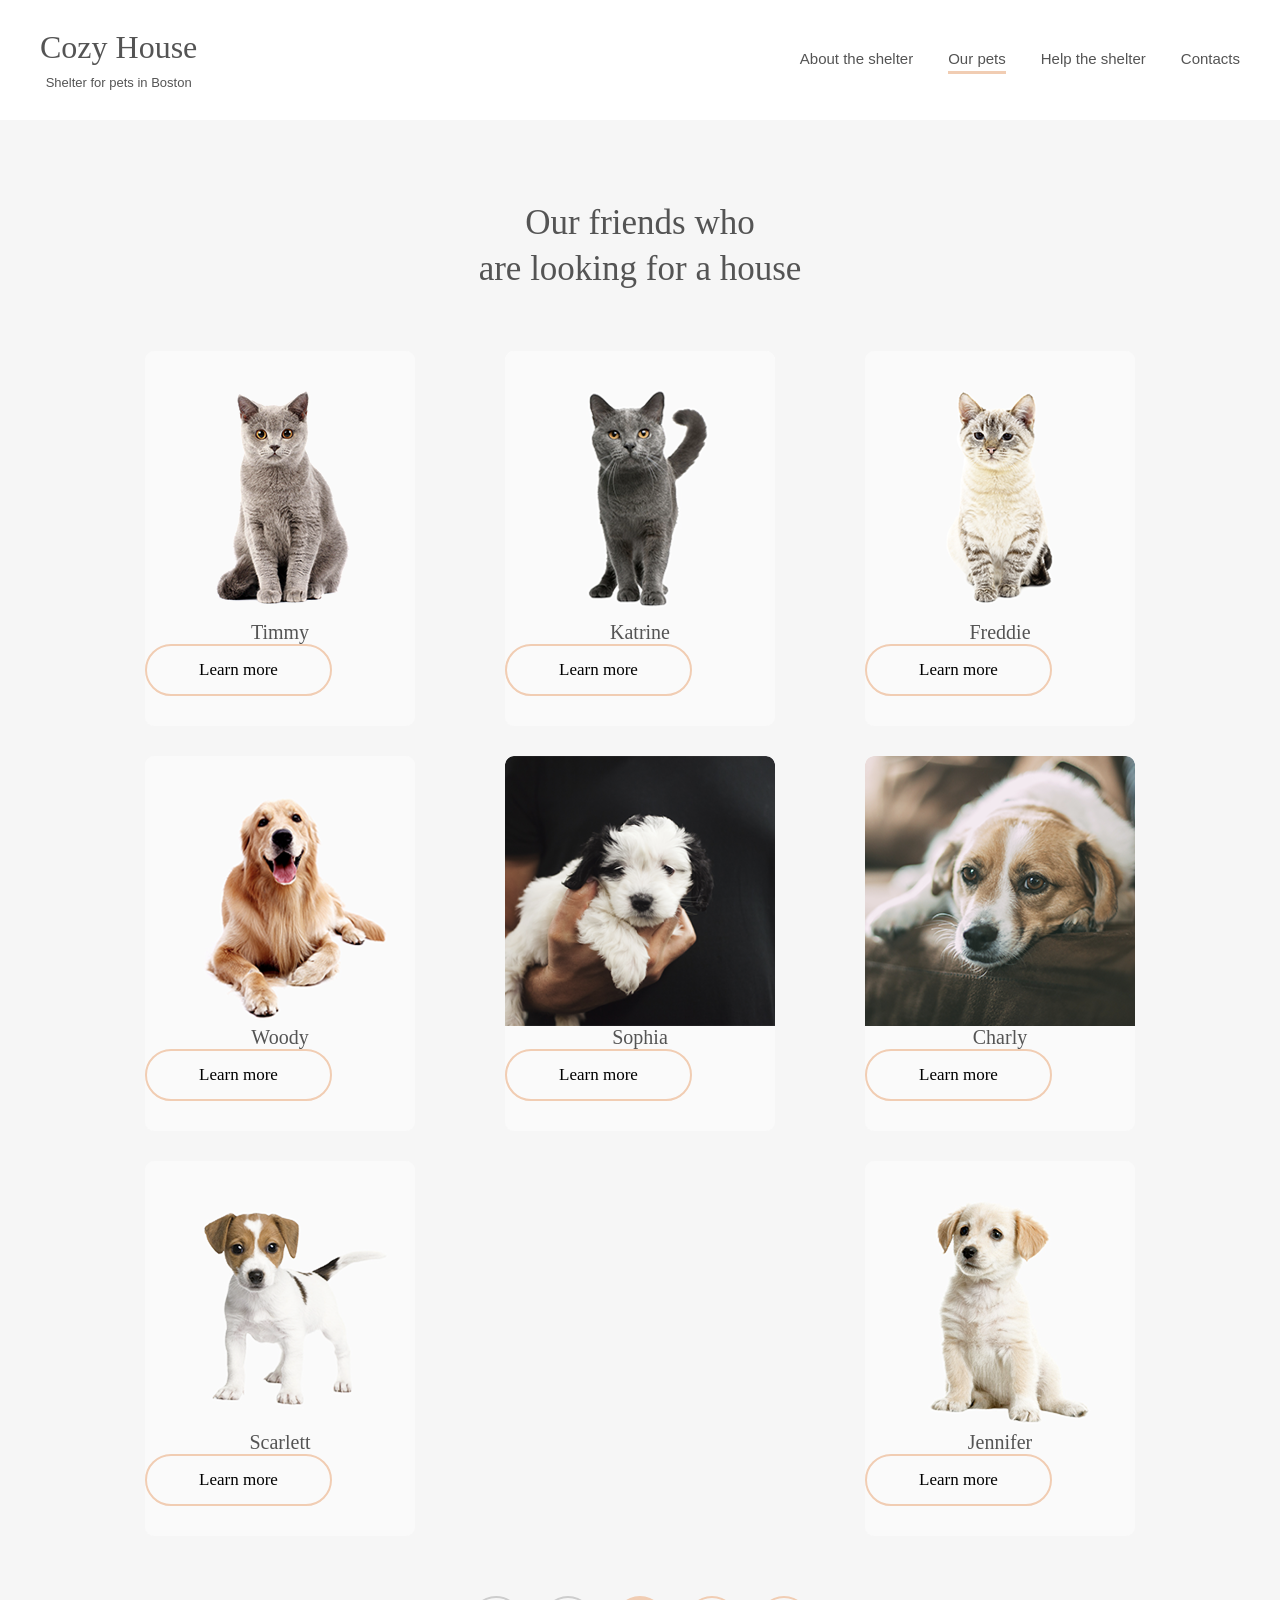
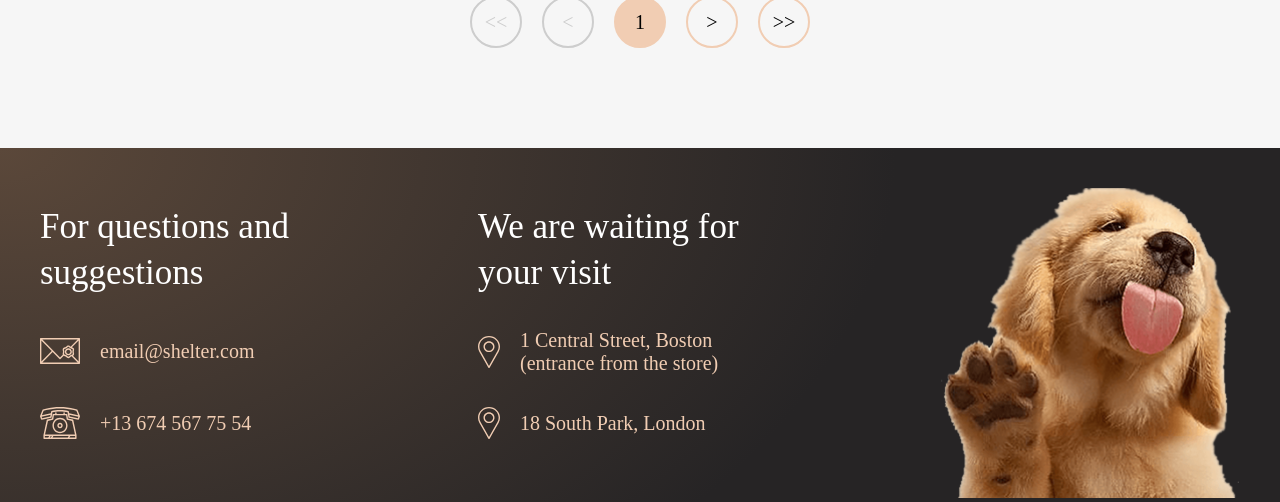
==== shelter/pets/index.html @ 79da4069 "feat: no scroll added on opened menu" ====
<!DOCTYPE html>
<html lang="en">

<head>
    <meta charset="UTF-8">
    <meta name="viewport" content="width=device-width, initial-scale=1.0">
    <title>Pets | Shelter (Pavel Halanin)</title>
    <meta name="description" content="Shelter (Pavel Halanin)">
    <meta name="keywords" content="Shelter (Pavel Halanin)">

    <!-- < < < < < < < < FAVICON -->

    <!-- OG -->
    <meta property="og:site_name" content="Shelter (Pavel Halanin)">
    <meta property="og:type" content="website">
    <meta property="og:url" content="/RSSchool_2026Q2_Stage0.5__shelter/shelter/">
    <meta property="og:image" content="./../assets/favicon/favicon_256.jpg">
    <meta property="og:title" content="Shelter (Pavel Halanin)">
    <meta property="og:description" content="Shelter (Pavel Halanin)">

    <!-- Twitter -->
    <meta property="twitter:card" content="summary">
    <meta property="twitter:image" content="./../assets/favicon/favicon_256.jpg">
    <meta property="twitter:title" content="Shelter (Pavel Halanin)">
    <meta property="twitter:description" content="Shelter (Pavel Halanin)">

    <!-- Facebook -->
    <link rel="image_src" href="./../assets/favicon/favicon_256.jpg">

    <!-- Apple -->
    <link rel="apple-touch-icon" sizes="57x57" href="./../assets/favicon/favicon_57.png">
    <link rel="apple-touch-icon" sizes="60x60" href="./../assets/favicon/favicon_60.png">
    <link rel="apple-touch-icon" sizes="72x72" href="./../assets/favicon/favicon_72.png">
    <link rel="apple-touch-icon" sizes="76x76" href="./../assets/favicon/favicon_76.png">
    <link rel="apple-touch-icon" sizes="114x114" href="./../assets/favicon/favicon_114.png">
    <link rel="apple-touch-icon" sizes="120x120" href="./../assets/favicon/favicon_120.png">
    <link rel="apple-touch-icon" sizes="144x144" href="./../assets/favicon/favicon_144.png">
    <link rel="apple-touch-icon" sizes="152x152" href="./../assets/favicon/favicon_152.png">
    <link rel="apple-touch-icon" sizes="180x180" href="./../assets/favicon/favicon_180.png">

    <meta name="apple-mobile-web-app-title" content="Shelter (Pavel Halanin)">

    <link rel="apple-touch-icon-precomposed" href="./../assets/favicon/favicon_152.png" sizes="152x152">
    <link rel="apple-touch-icon-precomposed" href="./../assets/favicon/favicon_120.png" sizes="120x120">
    <link rel="apple-touch-icon-precomposed" href="./../assets/favicon/favicon_76.png" sizes="76x76">
    <link rel="apple-touch-icon-precomposed" href="./../assets/favicon/favicon_57.png">

    <!-- Safari -->
    <link rel="mask-icon" href="./../assets/favicon/favicon.svg" color="#5bbad5">

    <!--favicon-->

    <link rel="icon" type="image/png" sizes="192x192" href="./../assets/favicon/favicon_192.png">
    <link rel="icon" type="image/png" sizes="96x96" href="./../assets/favicon/favicon_96.png">
    <link rel="icon" type="image/png" sizes="32x32" href="./../assets/favicon/favicon_32.png">
    <link rel="icon" type="image/png" sizes="16x16" href="./../assets/favicon/favicon_16.png">
    <link rel="icon" type="image/svg+xml" href="./../assets/favicon/favicon.svg">
    <link rel="shortcut icon" type="image/vnd.microsoft.icon" href="./../assets/favicon/favicon.svg">
    <meta name="application-name" content="Shelter (Pavel Halanin)">
    <link rel="icon" type="image/x-icon" href="./../assets/favicon/favicon.ico">

    <!-- PWA -->
    <link rel="manifest" href="./../assets/favicon/manifest.webmanifest">
    <meta name="theme-color" content="#f8f9fa">

    <!-- Microsoft -->
    <meta name="msapplication-config" content="./../assets/favicon/ieconfig.xml">
    <meta name="msapplication-TileColor" content="#2d89ef">
    <meta name="msapplication-TileImage" content="./../assets/favicon/favicon_144.png">

    <!-- FAVICON > > > > > > > > -->

    <link rel="stylesheet" href="./../css/global.css?nocache=2026-06-21_01-40">
    <link rel="stylesheet" href="./../css/colors.css?nocache=2026-06-21_01-40">
    <link rel="stylesheet" href="./../css/assets.css?nocache=2026-06-29_02-30">

    <link rel="stylesheet" href="./../css/media/0320px/1__header.css?nocache=2026-06-29-02-50">
    <link rel="stylesheet" href="./../css/media/0768px/1__header.css?nocache=2026-06-29-02-50">
    <link rel="stylesheet" href="./../css/media/1280px/1__header.css?nocache=2026-06-29-02-50">

    <link rel="stylesheet" href="./../css/media/0320px/7__footer.css?nocache=2026-06-21_01-40">
    <link rel="stylesheet" href="./../css/media/0768px/7__footer.css?nocache=2026-06-21_01-40">
    <link rel="stylesheet" href="./../css/media/1280px/7__footer.css?nocache=2026-06-21_01-40">

    <link rel="stylesheet" href="./../css/media/0320px/8__pagination_pets_section.css?nocache=2026-06-21_01-40">
    <link rel="stylesheet" href="./../css/media/0768px/8__pagination_pets_section.css?nocache=2026-06-21_01-40">
    <link rel="stylesheet" href="./../css/media/1280px/8__pagination_pets_section.css?nocache=2026-06-21_01-40">

    <link rel="stylesheet" href="./../css/media/0320px/4__pets_section.css?nocache=2026-06-21_01-40">
    <link rel="stylesheet" href="./../css/media/0768px/4__pets_section.css?nocache=2026-06-21_01-40">
    <link rel="stylesheet" href="./../css/media/1280px/4__pets_section.css?nocache=2026-06-29_00-15">

    <link rel="stylesheet" href="./../css/media/0320px/9__modal.css?nocache=2026-06-29_00-15">
    <link rel="stylesheet" href="./../css/media/0768px/9__modal.css?nocache=2026-06-29_00-15">
    <link rel="stylesheet" href="./../css/media/1280px/9__modal.css?nocache=2026-06-29_00-15">

    <link rel="preconnect" href="https://fonts.googleapis.com">
    <link rel="preconnect" href="https://fonts.gstatic.com" crossorigin>
    <link href="https://fonts.googleapis.com/css2?family=Noto+Sans+Georgian:wght@100..900&display=swap"
        rel="stylesheet">
</head>

<body>
    <header class="header" data-is-home="false" id="header">
        <div class="header__content">
            <a class="header__logo" href="..">
                <h1 class="header__logo_title">Cozy House</h1>
                <div class="header__logo_subtitle">Shelter for pets in Boston</div>
            </a>
            <button class="header__burger_menu" onclick="ShelterBurger.openOrClose()">
                <span></span>
                <span></span>
                <span></span>
            </button>
            <script src="./../js/ShelterBurger.js?nocache=2026-06-29-02-50"></script>
            <button class="header__nav_menu_overlay" onclick="ShelterBurger.openOrClose()"></button>
            <nav class="header__nav_menu">
                <ul>
                    <li>
                        <a class="assets__paragraph_I" href=".." onclick="ShelterBurger.openOrClose()">
                            About the shelter
                        </a>
                    </li>
                    <li>
                        <button disabled class="header__nav_menu_element--active assets__paragraph_I" onclick="ShelterBurger.openOrClose()">
                            Our pets
                        </button>
                    </li>
                    <li>
                        <a class="assets__paragraph_I" href="../#help" onclick="ShelterBurger.openOrClose()">
                            Help the shelter
                        </a>
                    </li>
                    <li>
                        <a class="assets__paragraph_I" href="#contacts" onclick="ShelterBurger.openOrClose()">
                            Contacts
                        </a>
                    </li>
                </ul>
            </nav>
        </div>
    </header>
    <section class="pagination_pets__section">
        <div class="pagination_pets__content_wrapper">
            <h2 class="pagination_pets__h">Our friends who <br> are looking for a house</h2>
            <div class="pets__slider_cards" data-is-home="false" id="id_pagination_items">
               
            </div>
            <div class="pagination_pets__button">
                <button
                    class="pets__slider_arrow_button assets__h4"
                    onclick="ShelterPagination.firstPage()"
                    disabled
                    id="id_first_page_button"
                >
                    &lt;&lt;
                </button>
                <button
                    class="pets__slider_arrow_button assets__h4"
                    onclick="ShelterPagination.prev()"
                    disabled
                    id="id_prev_page_button"
                >
                    &lt;
                </button>
                <button
                    class="pets__slider_arrow_button assets__h4"
                    onclick="alert('nothing')"
                    data-is-active="1"
                    id="current_page"
                >
                    1
                </button>
                <button
                    class="pets__slider_arrow_button assets__h4"
                    onclick="ShelterPagination.next()"
                    id="id_next_page_button"
                >
                    &gt;
                </button>
                <button
                    class="pets__slider_arrow_button assets__h4"
                    onclick="ShelterPagination.lastPage()"
                    id="id_last_page_button"
                >
                    &gt;&gt;
                </button>
            </div>
        </div>
        <script src="./../js/ShelterPagination.js?nocache=2026-06-29_00-40"></script>
        <script src="./../js/ShelterModal.js?nocache=2026-06-28_22-30"></script>
        <script>
            (async function() {
                await ShelterPagination.render();
                ShelterPagination.viewItemsForPage(1);
                window.addEventListener('resize', function() {
                    ShelterPagination.viewItemsForPage(1);
                });
            })();
        </script>
    </section>
    <footer id="contacts" class="footer">
        <div class="footer__wraper_content">
            <div class="footer__contacts">
                <h2 class="footer__contacts_h assets__h3">For questions and suggestions</h2>
                <a class="footer__contacts_element assets__h4" href="mailto:email@shelter.com">
                    <img src="./../assets/footer/icon-email.svg" alt="">
                    <span class="assets__h4">email@shelter.com</span>
                </a>
                <a class="footer__contacts_element assets__h4" href="tel:+136745677554">
                    <img src="./../assets/footer/icon-phone.svg" alt="">
                    <span class="assets__h4">+13 674 567 75 54</span>
                </a>
            </div>
            <div class="footer__locations">
                <h2 class="footer__locations_h assets__h3">We are waiting for your visit</h2>
                <a class="footer__locations_element" target="_blank" href="https://maps.app.goo.gl/LR3DLL6KNnWQ1ZRd8">
                    <img src="./../assets/footer/icon-marker.svg" alt="">
                    <span class="assets__h4">1 Central Street, Boston (entrance from the store)</span>
                </a>
                <a class="footer__locations_element" target="_blank" href="https://maps.app.goo.gl/MeHk4X1EKdm36FYg6">
                    <img src="./../assets/footer/icon-marker.svg" alt="">
                    <span class="assets__h4">18 South Park, London</span>
                </a>
            </div>
            <div class="footer__puppy">
                <img src="./../assets/footer/footer-puppy.png" alt="">
            </div>
        </div>
    </footer>
    <script src="./../index.js?nocache=2026-06-16_20-55"></script>
</body>

</html>
---- shelter/css/global.css ----
html {
  width: 100%;
  height: 100%;
  scroll-behavior: smooth;
}

body {
  width: 100%;
  height: 100%;
  margin: 0;
}

.global__content {
  width: 1200px;
  margin: 0 auto;
}

a,
button {
  transition: all 0.5s ease-in-out;
}

a:hover,
button:hover {
  transition: all 0.5s ease-in-out;
  cursor: pointer;
}
---- shelter/css/colors.css ----
:root {
  --color-primary: #f1cdb3;
  --color-primary-light: #fddcc4;
  --color-light-s: #fafafa;
  --color-light-xl: #ffffff;
  --color-light-l: #f6f6f6;
  --color-dark-s: #cdcdcd;
  --color-dark-m: #b2b2b2;
  --color-dark-l: #545454;
  --color-dark-3xl: #292929;
}
---- shelter/css/assets.css ----
/* 
https://github.com/rolling-scopes-school/tasks/blob/master/stage0.5%20Bootcamp/tasks/shelter/shelter.md
https://www.figma.com/file/Yk6EnbY63FyG2PJTFkJDMh/shelter
*/

:root {
  /* h2 */
  --h2--font-family: Georgia;
  --h2--font-weight: 400;
  --h2--font-size: 44px;
  --h2--leading-trim: NONE;
  --h2--line-height: 130%;
  --h2--letter-spacing: 0%;
  --h2--vertical-align: middle;
  /* h3 */
  --h3--font-family: Georgia;
  --h3--font-weight: 400;
  --h3--font-size: 35px;
  --h3--leading-trim: NONE;
  --h3--line-height: 130%;
  --h3--letter-spacing: 6%;
  --h3--vertical-align: middle;
  /* h3 mobile */
  --h3-mobile--font-family: Georgia;
  --h3-mobile--font-weight: 400;
  --h3-mobile--font-size: 25px;
  --h3-mobile--line-height: 130%;
  --h3-mobile--letter-spacing: 6%;
  /* h4 */
  --h4--font-family: Georgia;
  --h4--font-weight: 400;
  --h4--font-size: 20px;
  --h4--leading-trim: NONE;
  --h4--line-height: 115%;
  --h4--letter-spacing: 6%;
  --h4--vertical-align: middle;
  /* h5 */
  --h5--font-family: Georgia;
  --h5--font-weight: 400;
  --h5--font-size: 15px;
  --h5--leading-trim: NONE;
  --h5--line-height: 110%;
  --h5--letter-spacing: 6%;
  --h5--text-align: center;
  --h5--vertical-align: middle;
  /* p mobile */
  --p-mobile--font-family: Arial;
  --p-mobile--font-weight: 400;
  --p-mobile--font-size: 32px;
  --p-mobile--line-height: 160%;
  --p-mobile--letter-spacing: 0px;
}

.assets__paragraph_I {
  font-family: Arial;
  font-weight: 400;
  font-size: 15px;
  line-height: 160%;
  letter-spacing: 0;

  margin: 0;
  padding: 0;
}

.assets__h2 {
  font-family: Georgia;
  font-weight: 400;
  font-size: 44px;
  line-height: 130%;
  letter-spacing: 0%;

  margin: 0;
  padding: 0;
}

.assets__h3 {
  font-family: Georgia;
  font-weight: 400;
  font-size: 35px;
  line-height: 130%;
  letter-spacing: 6%;

  margin: 0;
  padding: 0;
}

.assets__h4 {
  font-family: Georgia;
  font-weight: 400;
  font-size: 20px;
  line-height: 115%;
  letter-spacing: 6%;

  margin: 0;
  padding: 0;
}

.assets__h5 {
  font-family: Georgia;
  font-size: 15px;
  line-height: 110%;
  letter-spacing: 6%;

  margin: 0;
  padding: 0;
}

.assets__button_secondary {
  width: 207px;
  height: 52px;
  border: 2px solid var(--color-primary);
  border-radius: 100px;
  background-color: transparent;

  font-family: Georgia;
  font-size: 17px;
  line-height: 130%;
  letter-spacing: 6%;

  transition: 0.5s all ease-in-out;
}

.assets__button_secondary:hover {
  background-color: var(--color-primary-light);
  border-color: var(--color-primary-light);
}

.assets__button_primary {
  all: unset;

  display: flex;
  justify-content: center;
  align-items: center;

  width: 207px;
  height: 52px;
  border: 2px solid var(--color-primary);
  border-radius: 100px;
  background-color: var(--color-primary);
  color: var(--color-dark-3xl);

  font-family: Georgia;
  font-weight: 400;
  font-size: 17px;
  line-height: 130%;
  letter-spacing: 6%;

  transition: 0.5s all ease-in-out;
  text-decoration: none;
}

button.assets__button_primary {
  width: calc(207px - 2px * 2);
}

.assets__button_primary:hover {
  cursor: pointer;
  background-color: var(--color-primary-light);
  border-color: var(--color-primary-light);
}
---- shelter/css/media/0320px/1__header.css ----
@media screen and (max-width: 767.5px) {
  .main_section {
    background:
      url(../../../assets/main_sections/start-screen-gradient-background.png) 0%
        0% / 110px 110px repeat,
      /* url(../../../assets/main_sections/start-screen-background.png), */
        radial-gradient(70% 160% at 0% 0%, #5b483a 0%, #262425 100%);
  }

  body[data-is-menu-opened="true"] {
    overflow: hidden;
  }

  .header > div {
    display: flex;
    justify-content: space-between;
  }

  .header__content {
    width: 280px;
    margin: 0 auto;
  }

  .header__logo {
    width: 186px;
    height: 60px;
    text-decoration: none;

    display: flex;
    flex-direction: column;
    gap: 10px;
  }

  .header__nav_menu {
    position: fixed;

    top: 0;
    right: -300vw;
    transition: all 1s ease-in-out;

    background-color: var(--color-dark-3xl);
    width: 320px;
    height: 100%;

    display: flex;
    justify-content: center;
    align-items: center;
  }

  .header__nav_menu > ul {
    margin: 0;
    padding: 0;

    display: flex;
    flex-direction: column;
    gap: 40px;
    align-items: center;
  }

  .header__nav_menu > ul > li {
    list-style-type: none;
  }

  .header__nav_menu > ul > li > a,
  .header__nav_menu > ul > li > button {
    font-family: var(--p-mobile--font-family);
    font-weight: var(--p-mobile--font-weight);
    font-size: var(--p-mobile--font-size);
    line-height: var(--p-mobile--line-height);
    letter-spacing: var(--p-mobile--letter-spacing);
    color: var(--color-dark-s);
    text-decoration: none;

    background-color: transparent;
    border: none;
  }

  .header__nav_menu > ul > li > button {
    border-bottom: 3px solid var(--color-primary);
  }

  body[data-is-menu-opened="true"] .header__nav_menu {
    z-index: 20;
    top: 0;
    right: 0;
  }

  .header__logo_title {
    font-family: Georgia;
    font-size: 32px;
    font-weight: 400;
    line-height: 110%;
    letter-spacing: 6%;
    color: var(--color-primary);

    margin: 0;
    padding: 0;
  }

  .header__logo_subtitle {
    font-family: Arial;
    font-size: 13px;
    letter-spacing: 10%;
    color: var(--color-light-xl);
    padding-left: 4px;
  }

  .header__burger_menu {
    width: 30px;
    height: 30px;
    border: none;
    background-color: transparent;

    display: flex;
    flex-direction: column;
    justify-content: center;
    gap: 8px;
    padding: 0;
    z-index: 30;
  }

  body[data-is-menu-opened="true"] .header__burger_menu {
    position: fixed;
    top: 30px;
    right: 20px;
    transform: rotate(90deg);
    transition: all 1.5s ease-in-out;
  }

  .header__burger_menu > span {
    width: 30px;
    height: 2px;
    background-color: var(--color-primary);
  }

  .header[data-is-home="false"] .header__burger_menu > span {
    background-color: black;
  }

  body[data-is-menu-opened="true"] .header__burger_menu > span {
    background-color: var(--color-primary) !important;
  }

  .header__nav_menu_overlay {
    position: fixed;
    z-index: 10;
    transition: all 1s ease-in-out;

    top: 0;
    left: -300vw;

    width: 100%;
    height: 100%;

    background-color: transparent;
    border: none;
    padding: 0;
    margin: 0;
  }

  body[data-is-menu-opened="true"] .header__nav_menu_overlay {
    background-color: #29292999;

    top: 0;
    left: 0;
    transition: all 1s ease-in-out;
  }
}
---- shelter/css/media/0768px/1__header.css ----
@media screen and (min-width: 768px) and (max-width: 1279.5px) {
  .main_section {
    background:
      url(../../../assets/main_sections/start-screen-gradient-background.png) 0%
        0% / 110px 110px repeat,
      /* url(../../../assets/main_sections/start-screen-background.png), */
        radial-gradient(70% 160% at 0% 0%, #5b483a 0%, #262425 100%);
  }

  .header__content {
    width: 708px;
    height: 60px;
    overflow: hidden;
    margin: 0 auto;

    display: flex;
    justify-content: space-between;
  }

  .header__logo {
    width: 186px;
    height: 60px;
    text-decoration: none;

    display: flex;
    flex-direction: column;
    gap: 10px;
  }

  .header__logo_title {
    font-family: Georgia;
    font-size: 32px;
    font-weight: 400;
    line-height: 110%;
    letter-spacing: 6%;
    color: var(--color-primary);

    margin: 0;
    padding: 0;
  }

  .header__logo_subtitle {
    font-family: Arial;
    font-size: 13px;
    letter-spacing: 10%;
    color: var(--color-light-xl);
    padding-left: 4px;
  }

  .header__burger_menu {
    display: none;
  }

  .header__nav_menu_overlay {
    display: none;
  }

  .header__nav_menu {
    display: flex;
    align-items: center;
  }

  .header__nav_menu > ul {
    margin: 0;
    padding: 0;

    display: flex;
    gap: 35px;
  }

  .header__nav_menu > ul > li {
    list-style-type: none;
  }

  .header__nav_menu > ul > li > a,
  .header__nav_menu > ul > li > button {
    display: block;
    text-decoration: none;
    color: var(--color-dark-s);
    background-color: transparent;
    border: 0 solid transparent;

    cursor: pointer;
  }

  .header[data-is-home="false"] .header__nav_menu > ul > li > a,
  .header[data-is-home="false"] .header__nav_menu > ul > li > button {
    color: var(--color-dark-l);
  }

  .header__nav_menu_element--active {
    cursor: default !important;
    border-bottom: 3px solid var(--color-primary) !important;
  }
}
---- shelter/css/media/1280px/1__header.css ----
@media screen and (min-width: 1280px) {
  .main_section {
    height: 908px;
    background:
      url(../assets/main_sections/start-screen-gradient-background.png) 0% 0% /
        110px 110px repeat,
      /* url(../assets/main_sections/start-screen-background.png), */
        radial-gradient(70% 160% at 0% 0%, #5b483a 0%, #262425 100%);
  }

  .header__content {
    display: flex;
    justify-content: space-between;

    width: 1200px;
    margin: 0 auto;
  }

  /* logo */

  .header__logo {
    display: flex;
    flex-direction: column;
    align-items: center;
    gap: 10px;

    max-width: 186px;
    text-decoration: none;
  }

  .header__logo_title {
    font-family: Georgia;
    font-size: 32px;
    font-weight: 400;
    line-height: 110%;
    letter-spacing: 6%;
    color: var(--color-primary);

    margin: 0;
    padding: 0;
  }

  .header__logo_subtitle {
    font-family: Arial;
    font-size: 13px;
    letter-spacing: 10%;
    color: var(--color-light-xl);
  }

  .header__burger_menu {
    display: none;
  }

  .header__nav_menu_overlay {
    display: none;
  }

  /* nav menu */

  .header__nav_menu {
    display: flex;
    align-items: center;
  }

  .header__nav_menu > ul {
    margin: 0;
    padding: 0;

    display: flex;
    gap: 35px;
  }

  .header__nav_menu > ul > li {
    list-style-type: none;
  }

  .header__nav_menu > ul > li > a,
  .header__nav_menu > ul > li > button {
    display: block;
    text-decoration: none;
    color: var(--color-dark-s);
    background-color: transparent;
    border: 0 solid transparent;

    cursor: pointer;
  }

  .header[data-is-home="false"] .header__nav_menu > ul > li > a,
  .header[data-is-home="false"] .header__nav_menu > ul > li > button {
    color: var(--color-dark-l);
  }

  .header__nav_menu_element--active {
    cursor: default !important;
    border-bottom: 3px solid var(--color-primary) !important;
  }
}

.header {
  height: 60px;
  margin: 0 auto;
  padding: 30px 0;
}

.header[data-is-home="false"] .header__logo_title {
  color: var(--color-dark-l);
}

.header[data-is-home="false"] .header__logo_subtitle {
  color: var(--color-dark-l);
}

.header__logo > .header__logo_title {
  transition: all 0.5s ease-in-out;
}

.header__logo:hover > .header__logo_title {
  transition: all 0.5s ease-in-out;
  color: var(--color-primary-light);
}
---- shelter/css/media/0320px/7__footer.css ----
@media screen and (max-width: 767.5px) {
  .footer {
    background:
      url(../../../assets/main_sections/start-screen-gradient-background.png) 0%
        0% / 110px 110px repeat,
      /* url(../../../assets/main_sections/start-screen-background.png), */
        radial-gradient(70% 160% at 0% 0%, #5b483a 0%, #262425 100%);
  }

  .footer__wraper_content {
    width: 300px;
    margin: 0 auto;

    padding: 30px 0 0 0;

    display: flex;
    flex-direction: column;
    gap: 40px;
  }

  .footer__contacts {
    width: 278px;
    margin: 0 auto;

    display: flex;
    flex-direction: column;
    gap: 40px;
    align-items: center;
  }

  .footer__contacts_h {
    color: var(--color-light-xl);

    font-family: var(--h3-mobile--font-family);
    font-weight: var(--h3-mobile--font-weight);
    font-size: var(--h3-mobile--font-size);
    line-height: var(--h3-mobile--line-height);
    letter-spacing: var(--h3-mobile--letter-spacing);

    text-align: center;
  }

  .footer__contacts_element {
    display: flex;
    gap: 20px;
    align-items: center;

    text-decoration: none;
    color: var(--color-primary);
  }

  .footer__locations {
    display: flex;
    flex-direction: column;
    gap: 40px;
  }

  .footer__locations_h {
    width: 270px;
    display: block;
    color: var(--color-light-xl);
    text-align: center;

    font-family: var(--h3-mobile--font-family);
    font-weight: var(--h3-mobile--font-weight);
    font-size: var(--h3-mobile--font-size);
    line-height: var(--h3-mobile--line-height);
    letter-spacing: var(--h3-mobile--letter-spacing);

    margin: 0;
    padding: 0;

    margin: 0 auto;
  }

  .footer__locations_element {
    width: 300px;
    text-decoration: none;
    color: var(--color-primary);

    display: flex;
    gap: 20px;
    align-items: center;
  }

  .footer__puppy {
    display: flex;
    justify-content: center;
  }

  .footer__puppy > img {
    width: 260px;
  }
}
---- shelter/css/media/0768px/7__footer.css ----
@media screen and (min-width: 768px) and (max-width: 1279.5px) {
  .footer {
    background:
      url(../../../assets/main_sections/start-screen-gradient-background.png) 0%
        0% / 110px 110px repeat,
      /* url(../../../assets/main_sections/start-screen-background.png), */
        radial-gradient(70% 160% at 0% 0%, #5b483a 0%, #262425 100%);
  }

  .footer__wraper_content {
    width: 708px;
    margin: 0 auto;

    padding: 30px 0 0 0;

    display: flex;
    flex-wrap: wrap;
    gap: 60px;
    justify-content: center;
  }

  .footer__contacts {
    width: 279px;

    display: flex;
    flex-direction: column;
    gap: 40px;
  }

  .footer__contacts_h {
    color: var(--color-light-xl);
  }

  .footer__contacts_element {
    display: flex;
    gap: 20px;
    align-items: center;

    text-decoration: none;
    color: var(--color-primary);
  }

  .footer__locations {
    display: flex;
    flex-direction: column;
    gap: 33px;

    width: 302px;
  }

  .footer__locations_h {
    color: var(--color-light-xl);
  }

  .footer__locations_element {
    width: 300px;
    text-decoration: none;
    color: var(--color-primary);

    display: flex;
    gap: 20px;
    align-items: center;
  }

  .footer__puppy {
    width: 300px;
    height: 310px;

    display: flex;
    justify-content: center;
  }

  .footer__puppy > img {
    max-width: 300px;
    max-height: 310px;
    width: auto;
    height: auto;
  }
}
---- shelter/css/media/1280px/7__footer.css ----
@media screen and (min-width: 1280px) {
  .footer {
    background:
      url(../assets/main_sections/start-screen-gradient-background.png) 0% 0% /
        110px 110px repeat,
      /* url(../assets/main_sections/start-screen-background.png), */
        radial-gradient(70% 160% at 0% 0%, #5b483a 0%, #262425 100%);
  }

  .footer__wraper_content {
    display: flex;
    justify-content: space-between;
    padding-top: 40px;

    width: 1200px;
    margin: 0 auto;
  }

  /* contacts */

  .footer__contacts {
    width: 278px;
    display: flex;
    flex-direction: column;
    gap: 40px;
    padding-top: 16px;
  }

  .footer__contacts_h {
    letter-spacing: 5.9%;
    color: var(--color-light-xl);
  }

  .footer__contacts_element {
    color: var(--color-primary);
    text-decoration: none;

    display: flex;
    gap: 20px;
  }

  .footer__contacts_element > img {
    width: 40px;
    height: 32px;
  }

  .footer__contacts_element > span {
    display: flex;
    align-items: center;
  }

  /* location */

  .footer__locations {
    width: 302px;
    display: flex;
    flex-direction: column;
    gap: 32px;
    padding-top: 16px;
  }

  .footer__locations_h {
    color: var(--color-light-xl);
    padding-bottom: 2px;
  }

  .footer__locations_element {
    color: var(--color-primary);
    text-decoration: none;

    display: flex;
    gap: 20px;
    align-items: center;
  }

  .footer__locations_element > img {
    width: 22px;
    height: 32px;
  }

  .footer__locations_element > span {
    display: flex;
    align-items: center;
  }

  .footer__puppy {
    width: 300px;
  }

  .footer__puppy img {
    width: 300px;
    height: 310px;
  }
}

.footer__contacts_element:hover {
  color: var(--color-primary-light);
}

.footer__locations_element:hover {
  color: var(--color-primary-light);
}
---- shelter/css/media/0320px/8__pagination_pets_section.css ----
@media screen and (max-width: 767.5px) {
  .pagination_pets__content_wrapper {
    gap: 42px;
  }

  .pagination_pets__content_wrapper {
    padding: 42px 10px;
  }

  .pets__slider_cards[data-is-home="false"] > ul {
    display: flex;
    gap: 30px 40px;
  }

  .pets__slider_cards[data-is-home="false"] > ul > li:nth-child(1),
  .pets__slider_cards[data-is-home="false"] > ul > li:nth-child(2),
  .pets__slider_cards[data-is-home="false"] > ul > li:nth-child(3) {
    display: flex;
  }

  .pagination_pets__button {
    gap: 10px;
  }

  .pagination_pets__h {
    font-family: var(--h3-mobile--font-family);
    font-weight: var(--h3-mobile--font-weight);
    font-size: var(--h3-mobile--font-size);
    line-height: var(--h3-mobile--line-height);
    letter-spacing: var(--h3-mobile--letter-spacing);
  }
}
---- shelter/css/media/0768px/8__pagination_pets_section.css ----
@media screen and (min-width: 768px) and (max-width: 1279.5px) {
  .pagination_pets__content_wrapper {
    gap: 30px;
  }

  .pagination_pets__content_wrapper {
    padding: 80px 30px 76px;
  }

  .pets__slider_cards[data-is-home="false"] > ul {
    display: flex;
    gap: 30px 40px;
  }

  .pets__slider_cards[data-is-home="false"] > ul > li:nth-child(1),
  .pets__slider_cards[data-is-home="false"] > ul > li:nth-child(2),
  .pets__slider_cards[data-is-home="false"] > ul > li:nth-child(3),
  .pets__slider_cards[data-is-home="false"] > ul > li:nth-child(4),
  .pets__slider_cards[data-is-home="false"] > ul > li:nth-child(5),
  .pets__slider_cards[data-is-home="false"] > ul > li:nth-child(6) {
    display: flex;
  }

  .pagination_pets__button {
    padding-top: 10px;
    gap: 20px;
  }

  .pagination_pets__h {
    font-family: var(--h3--font-family);
    font-weight: var(--h3--font-weight);
    font-size: var(--h3--font-size);
    line-height: var(--h3--line-height);
    letter-spacing: var(--h3--letter-spacing);
  }
}
---- shelter/css/media/1280px/8__pagination_pets_section.css ----
@media screen and (min-width: 1280px) {
  .pagination_pets__content_wrapper {
    gap: 45px;
  }

  .pagination_pets__content_wrapper {
    padding: 80px 40px 100px;
  }

  .pets__slider_cards[data-is-home="false"] > ul > li:nth-child(1),
  .pets__slider_cards[data-is-home="false"] > ul > li:nth-child(2),
  .pets__slider_cards[data-is-home="false"] > ul > li:nth-child(3),
  .pets__slider_cards[data-is-home="false"] > ul > li:nth-child(4),
  .pets__slider_cards[data-is-home="false"] > ul > li:nth-child(5),
  .pets__slider_cards[data-is-home="false"] > ul > li:nth-child(6),
  .pets__slider_cards[data-is-home="false"] > ul > li:nth-child(7),
  .pets__slider_cards[data-is-home="false"] > ul > li:nth-child(8) {
    display: flex;
  }

  .pagination_pets__button {
    gap: 20px;
  }

  .pagination_pets__h {
    font-family: var(--h3--font-family);
    font-weight: var(--h3--font-weight);
    font-size: var(--h3--font-size);
    line-height: var(--h3--line-height);
    letter-spacing: var(--h3--letter-spacing);
  }
}

.pagination_pets__section {
  background-color: var(--color-light-l);
}

.pagination_pets__button {
  display: flex;
  justify-content: center;
}

.pagination_pets__h {
  color: var(--color-dark-l);
  text-align: center;

  padding: 0;
  margin: 0 auto;
}

.pagination_pets__content_wrapper {
  max-width: 1200px;
  margin: 0 auto;

  display: flex;
  flex-direction: column;
}

.pets__slider_cards[data-is-home="false"] > ul {
  flex-wrap: wrap;
}
---- shelter/css/media/0320px/4__pets_section.css ----
@media screen and (max-width: 767.5px) {
  .pets__section {
    background-color: var(--color-light-l);
  }

  .pets__wrapper_content {
    width: 300px;
    margin: 0 auto;
    padding: 42px 0;

    display: flex;
    flex-direction: column;
    gap: 42px;
  }

  .pets__h3 {
    color: var(--color-dark-l);
    text-align: center;
    max-width: 300px;
    margin: 0 auto;

    font-family: var(--h3-mobile--font-family);
    font-weight: var(--h3-mobile--font-weight);
    font-size: var(--h3-mobile--font-size);
    line-height: var(--h3-mobile--line-height);
    letter-spacing: var(--h3-mobile--letter-spacing);
  }

  .pets__slider_cards {
    width: 270px;
    margin: 0 auto;
  }

  .pets__slider_cards > ul {
    margin: 0;
    padding: 0;
  }

  .pets__slider_cards > ul > li {
    display: none;
  }

  .pets__slider_cards > ul > li:first-child {
    display: flex;
  }

  .pets__slider_cards > ul > li {
    width: 270px;
    height: 435px;
    background-color: var(--color-light-s);

    margin: 0;
    padding: 0;

    flex-direction: column;
    align-items: center;
    gap: 30px;
  }

  .slider__card_image {
    width: 270px;
    height: 270px;
  }

  .pets__slider_card_text {
    font-family: Georgia;
    font-weight: 400;
    font-size: 20px;
    letter-spacing: 6%;
    color: var(--color-dark-l);

    text-align: center;
  }

  .pets__slider_card_button {
    width: 187px;
    margin: 0 auto !important;
  }

  .pets__slider_arrows {
    width: 270px;
    margin: 0 auto;

    display: flex;
    gap: 80px;
    justify-content: center;
    padding-top: 20px;
  }

  .pets__slider_arrow_button {
    width: 52px;
    height: 52px;
    border: 2px solid var(--color-primary);
    border-radius: 50%;
    background-color: transparent;
  }

  .pets__button {
    width: 260px;
    height: 52px;
    margin: 0 auto;

    background-color: var(--color-primary);
    color: var(--color-dark-3xl);
    text-decoration: none;
    border-radius: 100px;
    border: none;

    font-family: Georgia;
    font-weight: 400;
    font-size: 17px;
    line-height: 130%;
    letter-spacing: 6%;

    display: flex;
    justify-content: center;
    align-items: center;
  }
}
---- shelter/css/media/0768px/4__pets_section.css ----
@media screen and (min-width: 768px) and (max-width: 1279.5px) {
  .pets__section {
    background-color: var(--color-light-l);
  }

  .pets__wrapper_content {
    width: 708px;
    margin: 0 auto;
    padding: 80px 0 100px;

    display: flex;
    flex-direction: column;
    gap: 60px;
  }

  .pets__h3 {
    color: var(--color-dark-l);
    text-align: center;
    width: 400px;
    margin: 0 auto;

    font-family: var(--h3--font-family);
    font-weight: var(--h3--font-weight);
    font-size: var(--h3--font-size);
    line-height: var(--h3--line-height);
    letter-spacing: var(--h3--letter-spacing);
  }

  .pets__slider_cards {
    width: 580px;
    margin: 0 auto;
  }

  .pets__slider_cards > ul {
    margin: 0;
    padding: 0;

    display: flex;
    gap: 40px;
  }

  .pets__slider_cards > ul > li {
    display: none;
  }

  .pets__slider_cards > ul > li:nth-child(1),
  .pets__slider_cards > ul > li:nth-child(2) {
    display: flex;
  }

  .pets__slider_cards > ul > li {
    width: 270px;
    height: 435px;
    background-color: var(--color-light-s);

    margin: 0;
    padding: 0;

    flex-direction: column;
    align-items: center;
    gap: 30px;
  }

  .slider__card_image {
    width: 270px;
    height: 270px;
  }

  .pets__slider_card_text {
    font-family: Georgia;
    font-weight: 400;
    font-size: 20px;
    letter-spacing: 6%;
    color: var(--color-dark-l);

    text-align: center;
  }

  .pets__slider_card_button {
    width: 187px;
    margin: 0 auto !important;
  }

  .pets__slider {
    position: relative;
  }

  .pets__slider_arrows {
    position: absolute;
    top: 0;
    left: 0;
    width: 708px;

    display: flex;
    justify-content: space-between;
    padding-top: 192px;
  }

  .pets__slider_arrow_button {
    width: 52px;
    height: 52px;
    border: 2px solid var(--color-primary);
    border-radius: 50%;
    background-color: transparent;
  }

  .pets__button {
    width: 260px;
    height: 52px;
    margin: 0 auto;

    background-color: var(--color-primary);
    color: var(--color-dark-3xl);
    text-decoration: none;
    border-radius: 100px;
    border: none;

    font-family: Georgia;
    font-weight: 400;
    font-size: 17px;
    line-height: 130%;
    letter-spacing: 6%;

    display: flex;
    justify-content: center;
    align-items: center;
  }
}
---- shelter/css/media/1280px/4__pets_section.css ----
@media screen and (min-width: 1280px) {
  .pets__section {
    background-color: var(--color-light-l);
  }

  .pets__wrapper_content {
    padding: 80px 40px 100px;
    display: flex;
    flex-direction: column;
    gap: 60px;
    align-items: center;
  }

  .pets__h3 {
    color: var(--color-dark-l);
    text-align: center;
    max-width: 400px;
    margin: 0 auto;

    font-family: var(--h3--font-family);
    font-weight: var(--h3--font-weight);
    font-size: var(--h3--font-size);
    line-height: var(--h3--line-height);
    letter-spacing: var(--h3--letter-spacing);
  }

  .pets__slider_arrow_button_block {
    display: flex;
    justify-content: center;
    align-items: center;
  }

  .pets__slider_arrow_button {
    width: 52px;
    height: 52px;
    border: 2px solid var(--color-primary);
    border-radius: 50%;
    background-color: transparent;

    transition: 0.5s all ease-in-out;
  }

  .pets__slider {
    display: flex;
    gap: 53px;

    width: 1200px;
    position: relative;
    margin: 0 auto;
  }

  .pets__slider_cards {
    display: flex;
    max-width: 990px;
    margin: 0 auto;

    overflow: hidden;
    transform: translateX(0%);
    z-index: 3;
  }

  .pets__slider_cards > ul {
    margin: 0;
    padding: 0;

    display: flex;
    gap: 90px;

    width: 990px;
    margin: 0 auto;
  }

  .pets__slider_cards[data-is-home="false"] > ul {
    width: 100%;
    justify-content: space-between;
    flex-wrap: wrap;
    gap: 40px 30px !important;
    row-gap: 30px !important;

    padding: 15px 0;
  }

  .pets__slider_cards > ul > li {
    list-style-type: none;
    width: 270px;
    background-color: var(--color-light-s);
    border-radius: 9px;
    overflow: hidden;

    display: flex;
    flex-direction: column;
    gap: 30px;
    align-items: center;

    transition: 0.5s all ease-in-out;
  }

  .slider__card_image {
    width: 270px;
    height: 270px;
  }

  .pets__slider_card_text {
    font-family: Georgia;
    font-weight: 400;
    font-size: 20px;
    letter-spacing: 6%;
    color: var(--color-dark-l);

    text-align: center;
  }

  .pets__slider_card_button {
    width: 187px;
    margin-bottom: 30px;
  }

  .pets__button {
    width: calc(261px - 2px * 2);
    height: calc(52px - 2px * 2);
    display: flex;
  }

  .pets__slider_arrows {
    position: absolute;
    top: 192px;
    left: 0;

    width: 1200px;

    display: flex;
    justify-content: space-between;

    z-index: 1;
  }

  .pets__slider_arrow_button {
    width: 52px;
    height: 52px;
    border: 2px solid var(--color-primary);
    border-radius: 50%;
    background-color: transparent;
  }

  .pets__button {
    width: 260px;
    height: 52px;
    margin: 0 auto;

    background-color: var(--color-primary);
    color: var(--color-dark-3xl);
    text-decoration: none;
    border-radius: 100px;
    border: none;

    font-family: Georgia;
    font-weight: 400;
    font-size: 17px;
    line-height: 130%;
    letter-spacing: 6%;

    display: flex;
    justify-content: center;
    align-items: center;
  }
}

.pets__slider_arrows {
  z-index: 2;
}

.pets__slider_cards > ul > li {
  transition: all 0.5s ease-in-out;
}

.pets__slider_cards > ul > li:hover {
  transition: all 0.5s ease-in-out;
}

.pets__slider_arrow_button:disabled {
  border-color: var(--color-dark-s);
  color: var(--color-dark-s);
}

.pets__slider_arrow_button:not(:disabled):hover {
  cursor: pointer;

  background-color: var(--color-primary-light) !important;
  border-color: var(--color-primary-light) !important;
}

.pets__slider_arrow_button[data-is-active="1"] {
  background-color: var(--color-primary);
}

.pets__slider_cards > ul > li:hover {
  cursor: pointer;
  box-shadow: 0px 2px 35px 14px #0d0d0d0a;
}

.pets__button:hover {
  background-color: var(--color-primary-light);
}
---- shelter/css/media/0320px/9__modal.css ----
@media screen and (max-width: 767.5px) {
  .pets_modal {
    background-color: transparent;
    border: none;
    margin: auto;
    padding: 0;

    z-index: 10;

    position: fixed;
    top: 0;
    left: 0;
    width: 100%;
    height: 100%;

    display: flex;
    justify-content: center;
    align-items: center;
  }

  .pets_modal__overlay {
    background: #29292999;

    position: fixed;
    top: 0;
    left: 0;
    width: 100%;
    height: 100%;
  }

  .pets_modal__block_wrapper {
    z-index: 12;
    position: relative;
  }

  .pets_modal__close_button {
    width: 52px;
    height: 52px;
    border: 2px solid var(--color-primary);
    border-radius: 50%;

    background-color: transparent;

    position: absolute;
    top: -52px;
    right: -30px;
  }

  .pets_modal__close_button::before,
  .pets_modal__close_button::after {
    content: "";
    position: absolute;
    top: 50%;
    left: 50%;
    width: 12px;
    min-width: 12px;
    height: 2px;
    background: #333;
    border-radius: 1px;
  }

  .pets_modal__close_button::before {
    transform: translate(-50%, -50%) rotate(45deg);
  }

  .pets_modal__close_button::after {
    transform: translate(-50%, -50%) rotate(-45deg);
  }

  .pets_modal__content {
    width: 240px;
    height: 341px;
    overflow-y: auto;
    display: flex;

    border-radius: 9px;
    background-color: var(--color-light-s);
  }

  .pets_modal__image_block {
    display: none;
  }

  .pets_modal__image_block > img {
    display: none;
  }

  .pets_modal__text_block {
    padding: 10px 10px 0 10px;
    display: flex;
    flex-direction: column;
    gap: 20px;
  }

  .pets_modal__h {
    font-family: var(--h3--font-family);
    font-weight: var(--h3--font-weight);
    font-size: var(--h3--font-size);
    line-height: var(--h3--line-height);
    letter-spacing: var(--h3--letter-spacing);

    margin: 0;
    padding: 0;
    padding-bottom: 10px;

    text-align: center;
    width: calc(240px - 10px * 2);
  }

  .pets_modal__brend {
    font-family: var(--h4--font-family);
    font-weight: var(--h4--font-weight);
    font-size: var(--h4--font-size);
    line-height: var(--h4--line-height);
    letter-spacing: var(--h4--letter-spacing);

    margin: 0;
    padding: 0;

    text-align: center;
    width: calc(240px - 10px * 2);
  }

  .pets_modal__description {
    font-family: var(--h5--font-family);
    font-weight: var(--h5--font-weight);
    font-size: var(--h5--font-size);
    font-size: 13px;
    line-height: var(--h5--line-height);
    letter-spacing: var(--h5--letter-spacing);

    width: calc(240px - 10px * 2);
    text-align: justify;
  }

  .pets_modal__ul {
    margin: 0;
    padding: 0;

    display: flex;
    flex-direction: column;
    gap: 6px;
    padding-top: 4px;
  }

  .pets_modal__ul > li {
    font-family: var(--h5--font-family);
    font-weight: var(--h5--font-weight);
    font-size: var(--h5--font-size);
    line-height: var(--h5--line-height);
    letter-spacing: var(--h5--letter-spacing);

    margin: 0;
    padding: 0;

    position: relative;

    list-style-type: none;
    padding-left: 13px;
  }

  .pets_modal__ul > li::before {
    content: "";
    position: absolute;
    top: 5px;
    left: -2px;

    background-color: var(--color-primary);
    width: 4px;
    height: 4px;
    border-radius: 50%;
  }
}
---- shelter/css/media/0768px/9__modal.css ----
@media screen and (min-width: 768px) and (max-width: 1279.5px) {
  .pets_modal {
    background-color: transparent;
    border: none;
    margin: auto;
    padding: 0;

    z-index: 10;

    position: fixed;
    top: 0;
    left: 0;
    width: 100%;
    height: 100%;

    display: flex;
    justify-content: center;
    align-items: center;
  }

  .pets_modal__overlay {
    background: #29292999;

    position: fixed;
    top: 0;
    left: 0;
    width: 100%;
    height: 100%;
  }

  .pets_modal__block_wrapper {
    z-index: 12;
    position: relative;
  }

  .pets_modal__close_button {
    width: 52px;
    height: 52px;
    border: 2px solid var(--color-primary);
    border-radius: 50%;

    background-color: transparent;

    position: absolute;
    top: -52px;
    right: -42px;
  }

  .pets_modal__close_button::before,
  .pets_modal__close_button::after {
    content: "";
    position: absolute;
    top: 50%;
    left: 50%;
    width: 12px;
    min-width: 12px;
    height: 2px;
    background: #333;
    border-radius: 1px;
  }

  .pets_modal__close_button::before {
    transform: translate(-50%, -50%) rotate(45deg);
  }

  .pets_modal__close_button::after {
    transform: translate(-50%, -50%) rotate(-45deg);
  }

  .pets_modal__content {
    width: 630px;
    height: 350px;
    display: flex;

    border-radius: 9px;
    background-color: var(--color-light-s);
  }

  .pets_modal__image_block {
    width: 350px;
    height: 350px;
    min-width: 350px;

    display: flex;
    justify-content: center;
    align-items: center;
  }

  .pets_modal__image_block > img {
    max-width: 500px;
    max-height: 500px;
    width: 100%;
    height: 100%;
  }

  .pets_modal__text_block {
    padding: 10px 9px 0 11px;
    display: flex;
    flex-direction: column;
    gap: 20px;
  }

  .pets_modal__h {
    font-family: var(--h3--font-family);
    font-weight: var(--h3--font-weight);
    font-size: var(--h3--font-size);
    line-height: var(--h3--line-height);
    letter-spacing: var(--h3--letter-spacing);

    margin: 0;
    padding: 0;
    padding-bottom: 10px;
  }

  .pets_modal__brend {
    font-family: var(--h4--font-family);
    font-weight: var(--h4--font-weight);
    font-size: var(--h4--font-size);
    line-height: var(--h4--line-height);
    letter-spacing: var(--h4--letter-spacing);

    margin: 0;
    padding: 0;
  }

  .pets_modal__description {
    font-family: var(--h5--font-family);
    font-weight: var(--h5--font-weight);
    font-size: var(--h5--font-size);
    font-size: 13px;
    line-height: var(--h5--line-height);
    letter-spacing: var(--h5--letter-spacing);

    width: 260.5px;
  }

  .pets_modal__ul {
    margin: 0;
    padding: 0;

    display: flex;
    flex-direction: column;
    gap: 6px;
  }

  .pets_modal__ul > li {
    font-family: var(--h5--font-family);
    font-weight: var(--h5--font-weight);
    font-size: var(--h5--font-size);
    line-height: var(--h5--line-height);
    letter-spacing: var(--h5--letter-spacing);

    margin: 0;
    padding: 0;

    position: relative;

    list-style-type: none;
    padding-left: 13px;
  }

  .pets_modal__ul > li::before {
    content: "";
    position: absolute;
    top: 5px;
    left: -2px;

    background-color: var(--color-primary);
    width: 4px;
    height: 4px;
    border-radius: 50%;
  }
}
---- shelter/css/media/1280px/9__modal.css ----
@media screen and (min-width: 1280px) {
  .pets_modal {
    background-color: transparent;
    border: none;
    margin: auto;
    padding: 0;

    z-index: 10;

    position: fixed;
    top: 0;
    left: 0;
    width: 100%;
    height: 100%;

    display: flex;
    justify-content: center;
    align-items: center;
  }

  .pets_modal__overlay {
    background: #29292999;

    position: fixed;
    top: 0;
    left: 0;
    width: 100%;
    height: 100%;
  }

  .pets_modal__block_wrapper {
    z-index: 12;
    position: relative;
  }

  .pets_modal__close_button {
    width: 52px;
    height: 52px;
    border: 2px solid var(--color-primary);
    border-radius: 50%;

    background-color: transparent;

    position: absolute;
    top: -52px;
    right: -42px;
  }

  .pets_modal__close_button::before,
  .pets_modal__close_button::after {
    content: "";
    position: absolute;
    top: 50%;
    left: 50%;
    width: 12px;
    min-width: 12px;
    height: 2px;
    background: #333;
    border-radius: 1px;
  }

  .pets_modal__close_button::before {
    transform: translate(-50%, -50%) rotate(45deg);
  }

  .pets_modal__close_button::after {
    transform: translate(-50%, -50%) rotate(-45deg);
  }

  .pets_modal__content {
    width: 900px;
    height: 500px;
    display: flex;

    border-radius: 9px;
    background-color: var(--color-light-s);
  }

  .pets_modal__image_block {
    width: 500px;
    height: 500px;
    min-width: 500px;

    display: flex;
    justify-content: center;
    align-items: center;
  }

  .pets_modal__image_block > img {
    max-width: 500px;
    max-height: 500px;
    width: 100%;
    height: 100%;
  }

  .pets_modal__text_block {
    padding: 50px 20px 0 29px;
    display: flex;
    flex-direction: column;
    gap: 40px;
  }

  .pets_modal__h {
    font-family: var(--h3--font-family);
    font-weight: var(--h3--font-weight);
    font-size: var(--h3--font-size);
    line-height: var(--h3--line-height);
    letter-spacing: var(--h3--letter-spacing);

    margin: 0;
    padding: 0;
    padding-bottom: 10px;
  }

  .pets_modal__brend {
    font-family: var(--h4--font-family);
    font-weight: var(--h4--font-weight);
    font-size: var(--h4--font-size);
    line-height: var(--h4--line-height);
    letter-spacing: var(--h4--letter-spacing);

    margin: 0;
    padding: 0;
  }

  .pets_modal__description {
    font-family: var(--h5--font-family);
    font-weight: var(--h5--font-weight);
    font-size: var(--h5--font-size);
    line-height: var(--h5--line-height);
    letter-spacing: var(--h5--letter-spacing);
  }

  .pets_modal__ul {
    margin: 0;
    padding: 0;

    display: flex;
    flex-direction: column;
    gap: 12px;
  }

  .pets_modal__ul > li {
    font-family: var(--h5--font-family);
    font-weight: var(--h5--font-weight);
    font-size: var(--h5--font-size);
    line-height: var(--h5--line-height);
    letter-spacing: var(--h5--letter-spacing);

    margin: 0;
    padding: 0;

    position: relative;

    list-style-type: none;
    padding-left: 13px;
  }

  .pets_modal__ul > li::before {
    content: "";
    position: absolute;
    top: 5px;
    left: -2px;

    background-color: var(--color-primary);
    width: 4px;
    height: 4px;
    border-radius: 50%;
  }
}

body[data-no-scroll-because-modal-is-open="true"] {
  overflow: hidden;
}
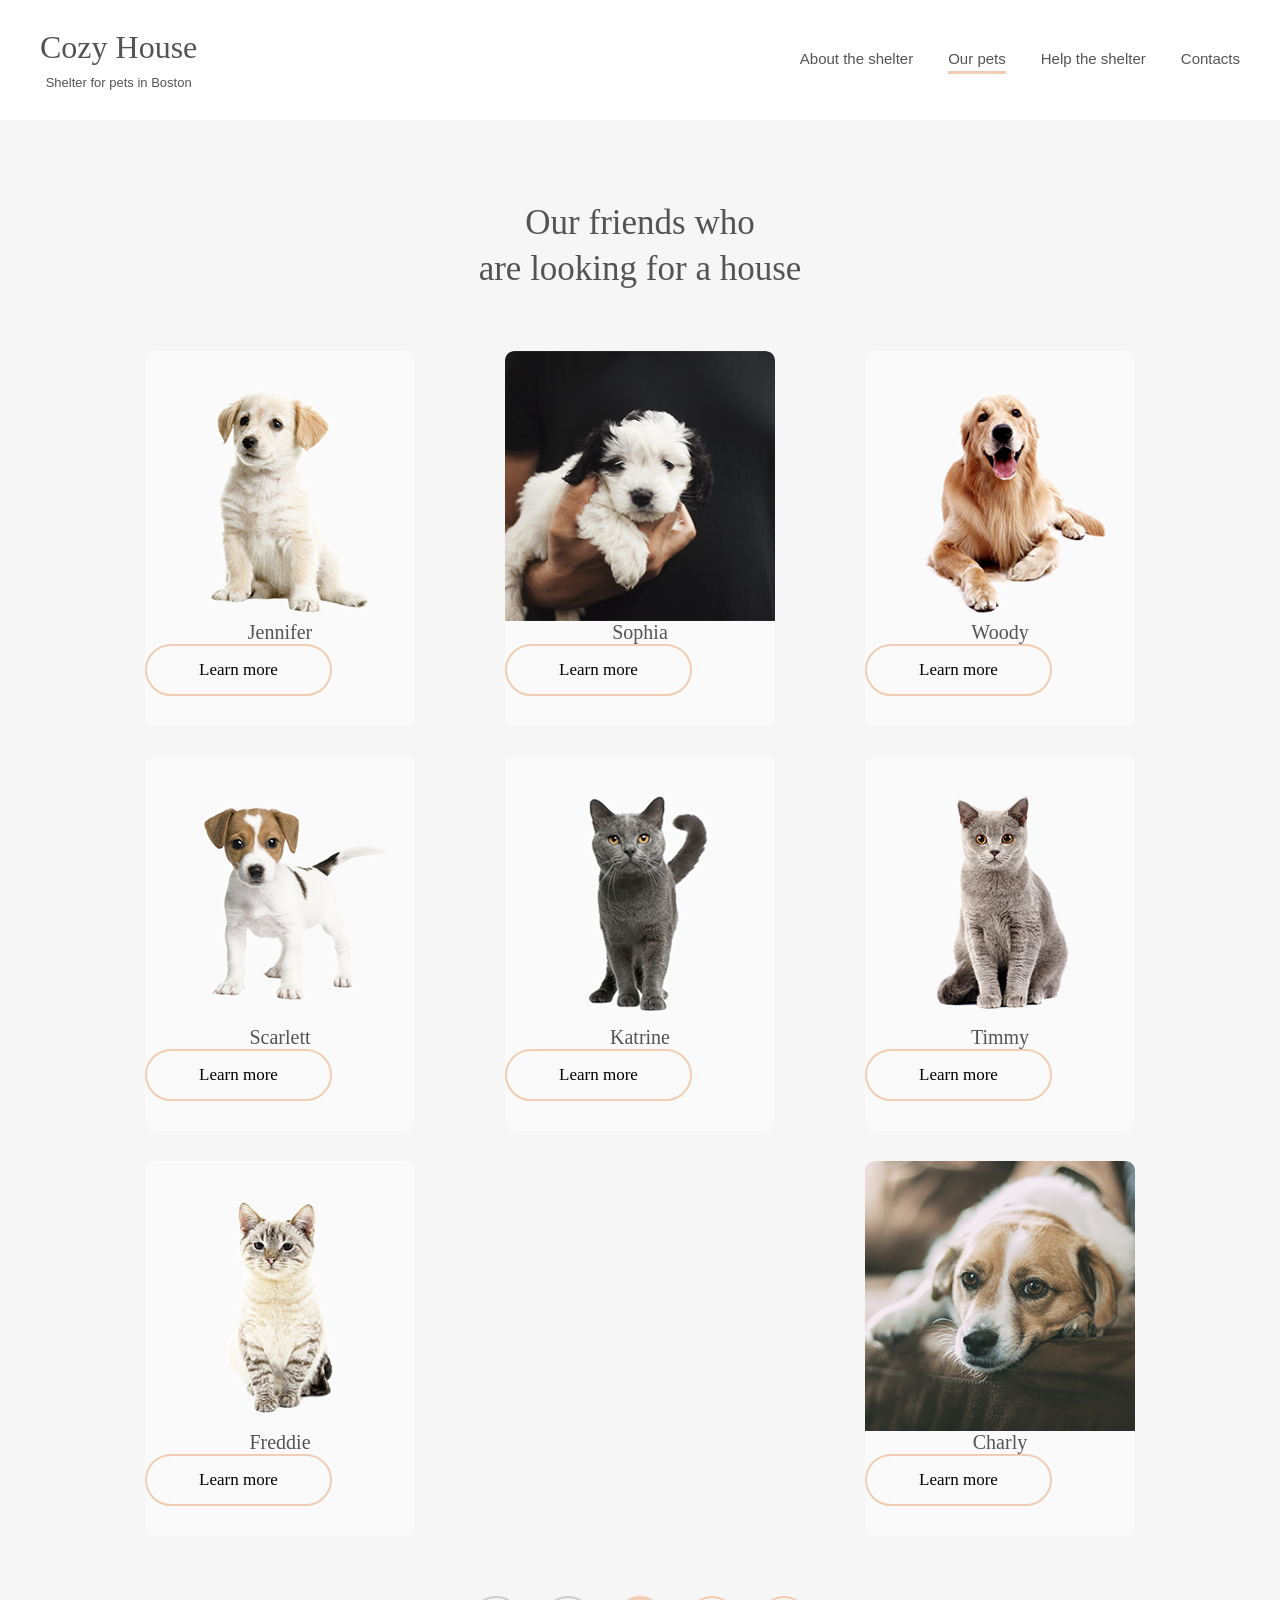
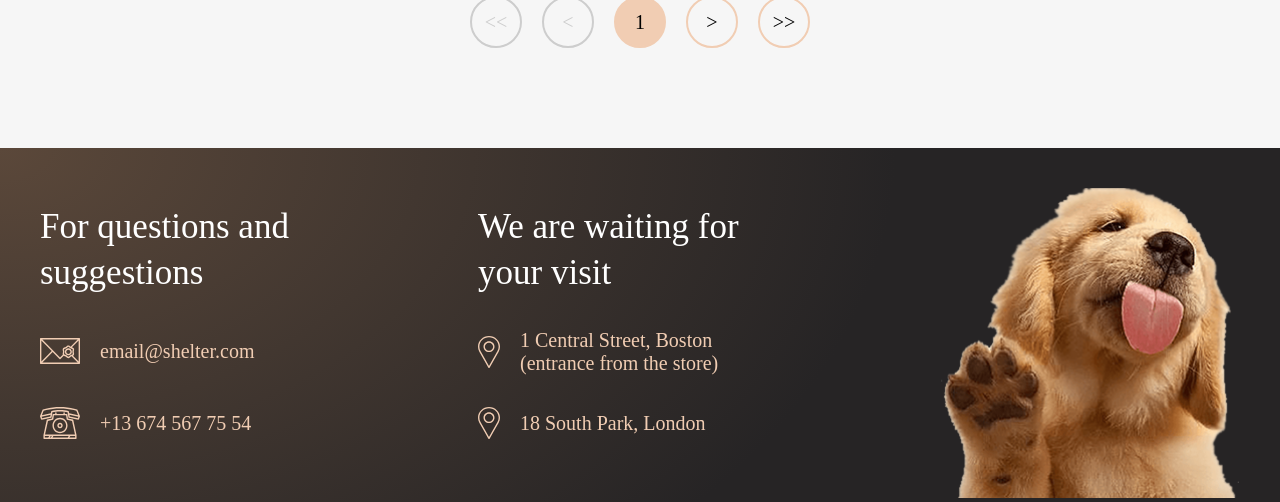
==== commit b2279470: "fix: burger position updated with Perfect Pixel" ====
--- a/shelter/pets/index.html
+++ b/shelter/pets/index.html
@@ -74,7 +74,7 @@
     <link rel="stylesheet" href="./../css/colors.css?nocache=2026-06-21_01-40">
     <link rel="stylesheet" href="./../css/assets.css?nocache=2026-06-29_02-30">
 
-    <link rel="stylesheet" href="./../css/media/0320px/1__header.css?nocache=2026-06-29-02-50">
+    <link rel="stylesheet" href="./../css/media/0320px/1__header.css?nocache=2026-06-29-03-10">
     <link rel="stylesheet" href="./../css/media/0768px/1__header.css?nocache=2026-06-29-02-50">
     <link rel="stylesheet" href="./../css/media/1280px/1__header.css?nocache=2026-06-29-02-50">
 
--- a/shelter/css/media/0320px/1__header.css
+++ b/shelter/css/media/0320px/1__header.css
@@ -14,6 +14,7 @@
   .header > div {
     display: flex;
     justify-content: space-between;
+    align-items: center;
   }
 
   .header__content {
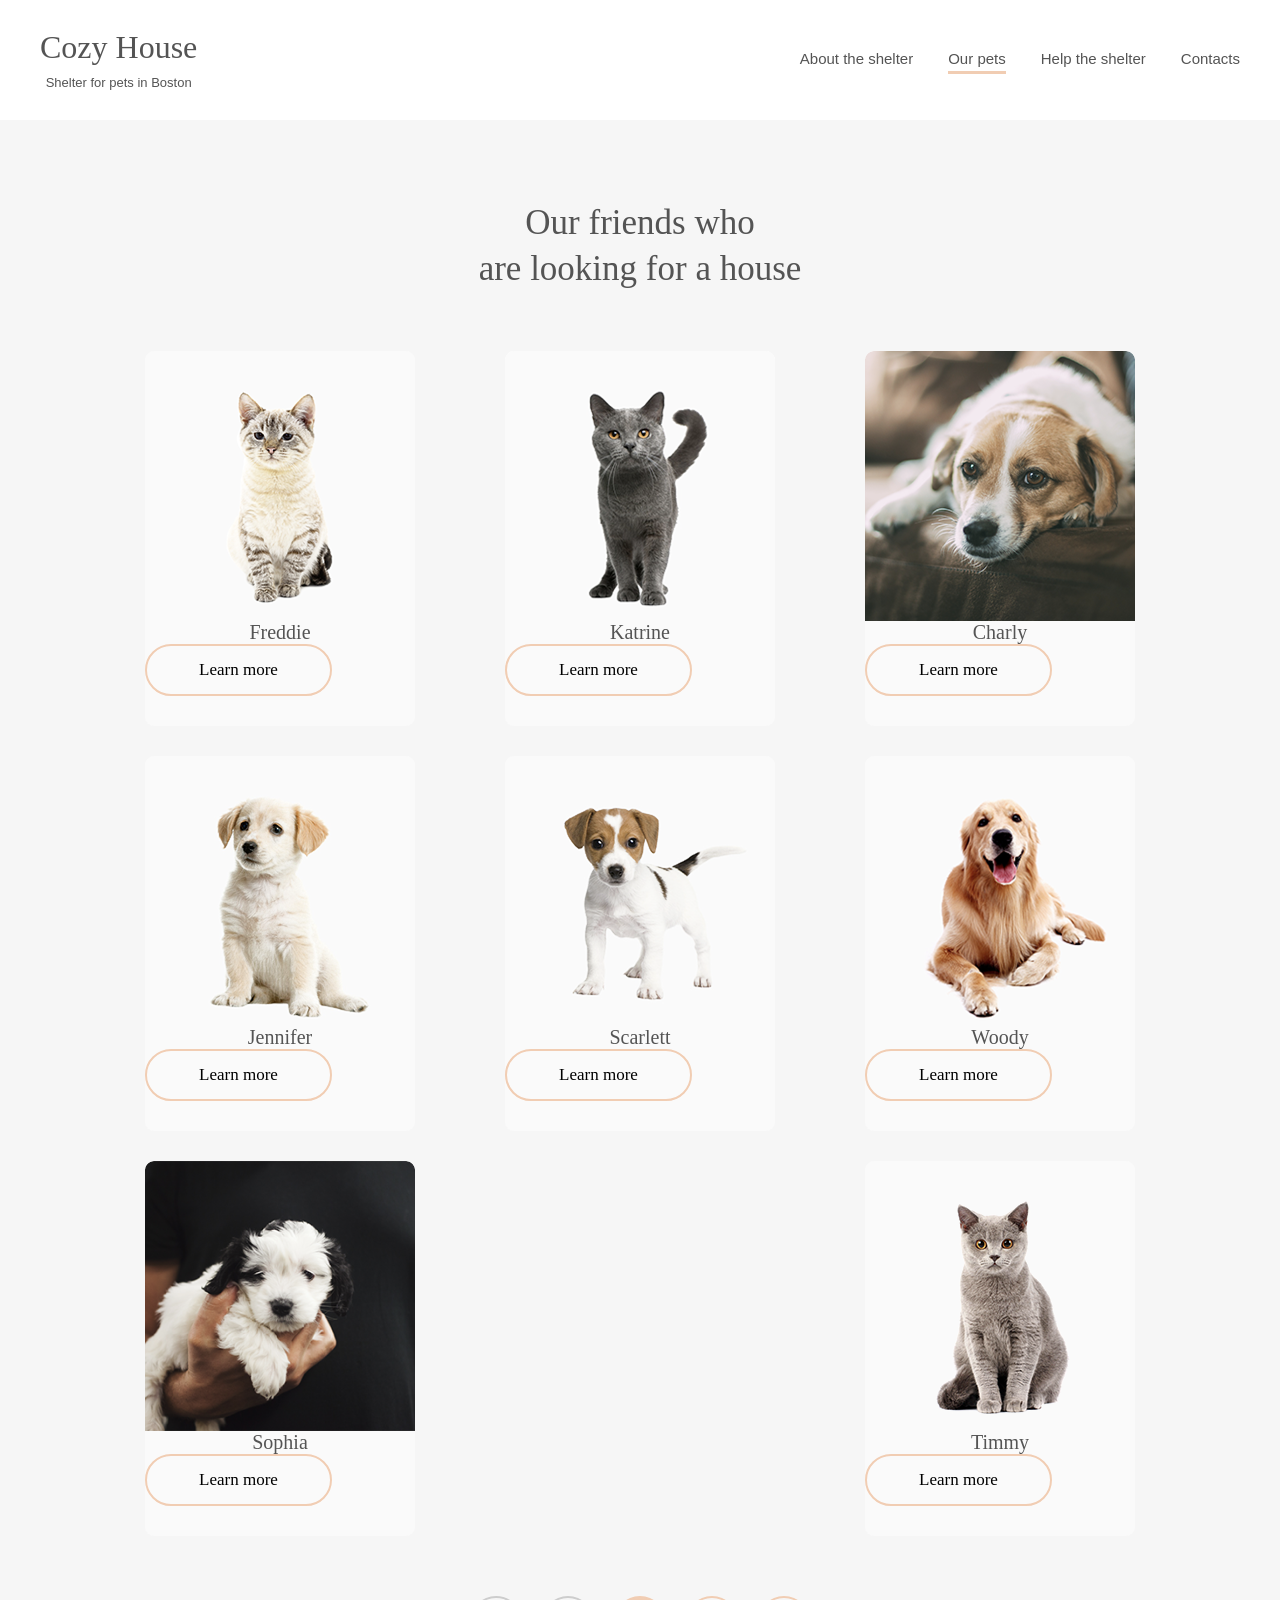
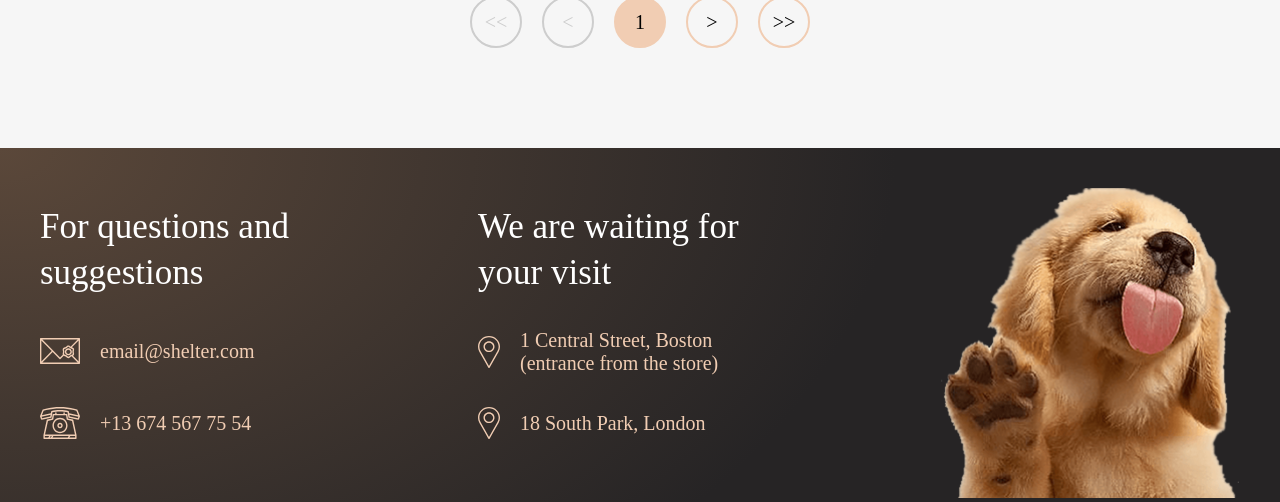
==== commit 667084dc: "feat: animation added for slider" ====
--- a/shelter/pets/index.html
+++ b/shelter/pets/index.html
@@ -86,9 +86,9 @@
     <link rel="stylesheet" href="./../css/media/0768px/8__pagination_pets_section.css?nocache=2026-06-21_01-40">
     <link rel="stylesheet" href="./../css/media/1280px/8__pagination_pets_section.css?nocache=2026-06-21_01-40">
 
-    <link rel="stylesheet" href="./../css/media/0320px/4__pets_section.css?nocache=2026-06-21_01-40">
-    <link rel="stylesheet" href="./../css/media/0768px/4__pets_section.css?nocache=2026-06-21_01-40">
-    <link rel="stylesheet" href="./../css/media/1280px/4__pets_section.css?nocache=2026-06-29_00-15">
+    <link rel="stylesheet" href="./../css/media/0320px/4__pets_section.css?nocache=2026-06-29_12-45">
+    <link rel="stylesheet" href="./../css/media/0768px/4__pets_section.css?nocache=2026-06-29_12-45">
+    <link rel="stylesheet" href="./../css/media/1280px/4__pets_section.css?nocache=2026-06-29_12-45">
 
     <link rel="stylesheet" href="./../css/media/0320px/9__modal.css?nocache=2026-06-29_00-15">
     <link rel="stylesheet" href="./../css/media/0768px/9__modal.css?nocache=2026-06-29_00-15">
--- a/shelter/css/media/0320px/4__pets_section.css
+++ b/shelter/css/media/0320px/4__pets_section.css
@@ -77,6 +77,10 @@
     margin: 0 auto !important;
   }
 
+  .pets__slider {
+    overflow: hidden;
+  }
+
   .pets__slider_arrows {
     width: 270px;
     margin: 0 auto;
--- a/shelter/css/media/0768px/4__pets_section.css
+++ b/shelter/css/media/0768px/4__pets_section.css
@@ -83,6 +83,9 @@
 
   .pets__slider {
     position: relative;
+    height: 435px;
+
+    overflow: hidden;
   }
 
   .pets__slider_arrows {
--- a/shelter/css/media/1280px/4__pets_section.css
+++ b/shelter/css/media/1280px/4__pets_section.css
@@ -45,8 +45,11 @@
     gap: 53px;
 
     width: 1200px;
+    height: 435px;
     position: relative;
     margin: 0 auto;
+
+    overflow: hidden;
   }
 
   .pets__slider_cards {
@@ -54,7 +57,6 @@
     max-width: 990px;
     margin: 0 auto;
 
-    overflow: hidden;
     transform: translateX(0%);
     z-index: 3;
   }
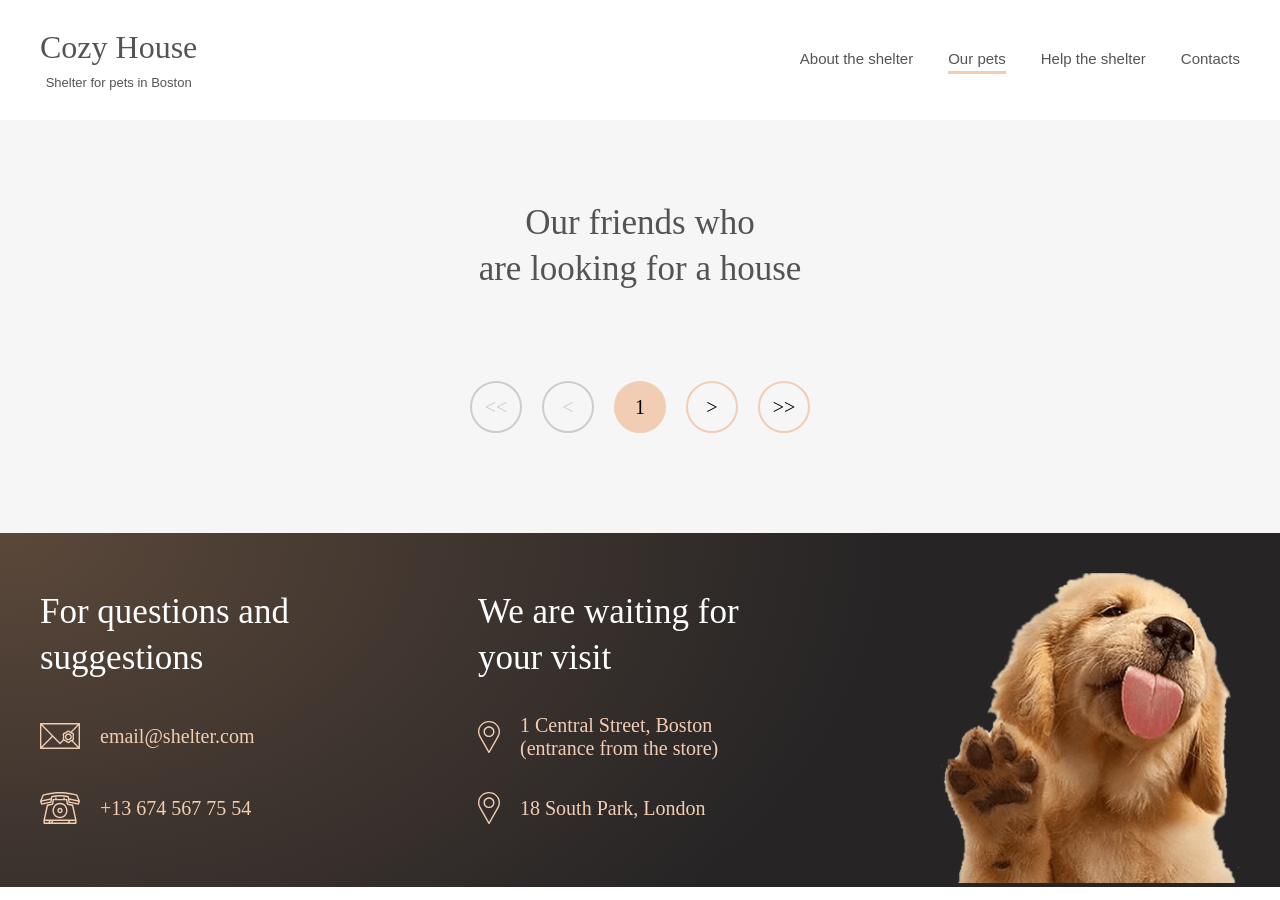
==== commit be26a046: "fix: uri updated for fetch on github pages" ====
--- a/shelter/pets/index.html
+++ b/shelter/pets/index.html
@@ -187,8 +187,8 @@
                 </button>
             </div>
         </div>
-        <script src="./../js/ShelterPagination.js?nocache=2026-06-29_00-40"></script>
-        <script src="./../js/ShelterModal.js?nocache=2026-06-28_22-30"></script>
+        <script src="./../js/ShelterPagination.js?nocache=2026-06-29_12-50"></script>
+        <script src="./../js/ShelterModal.js?nocache=2026-06-29_12-50"></script>
         <script>
             (async function() {
                 await ShelterPagination.render();
